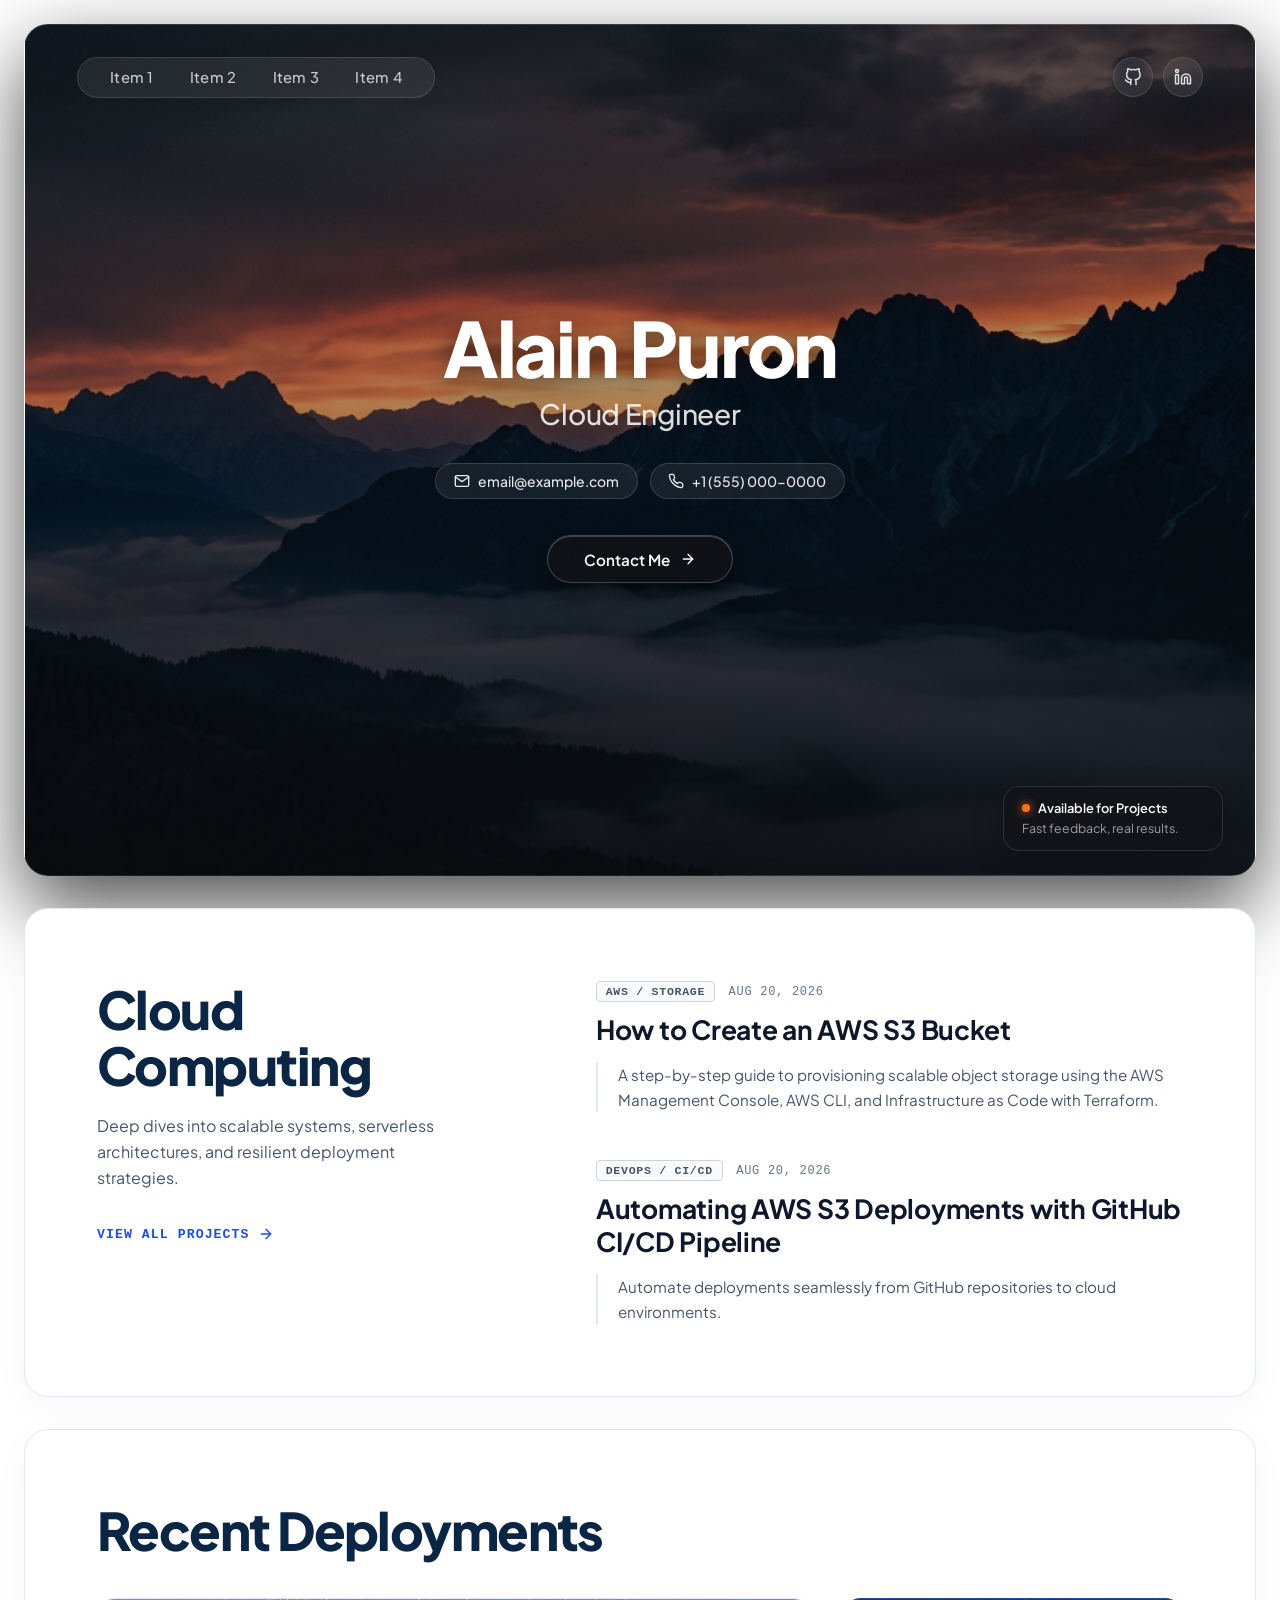
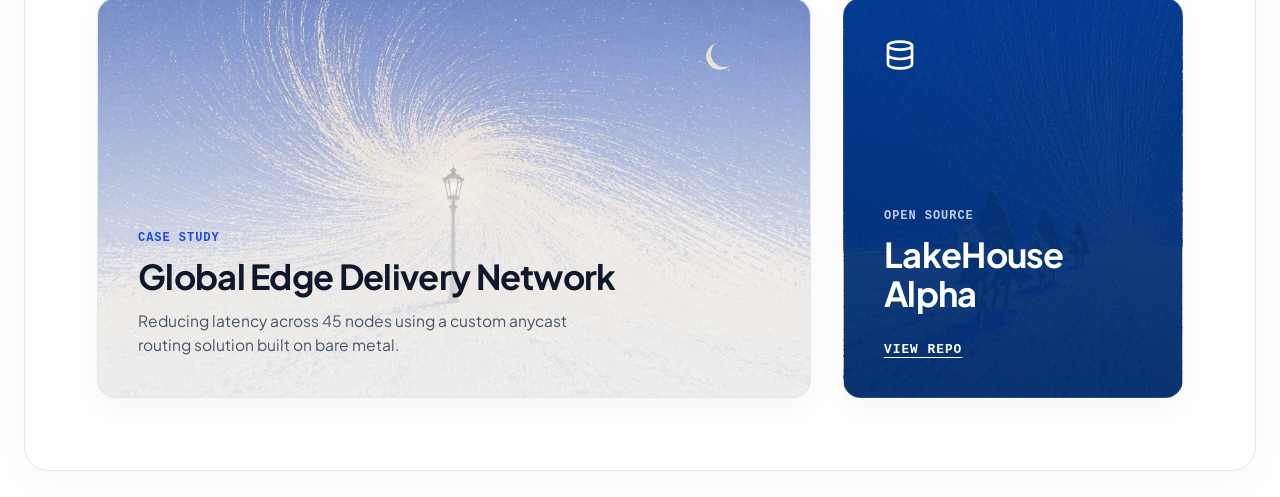
==== index.html @ df2d33f5 "Started Blog" ====
<!DOCTYPE html>
<html lang="en">

<head>
    <meta charset="UTF-8">
    <meta name="viewport" content="width=device-width, initial-scale=1.0">
    <title>Alain Puron - Cloud Engineer</title>
    <link rel="preconnect" href="https://fonts.googleapis.com">
    <link rel="preconnect" href="https://fonts.gstatic.com" crossorigin>
    <link href="https://fonts.googleapis.com/css2?family=Plus+Jakarta+Sans:wght@400;500;600;700;800&display=swap" rel="stylesheet">
    <link rel="stylesheet" href="css/styles.css">
</head>

<body>
    <div class="app-canvas">
        <div class="hero-card">
            <!-- Top Navbar inside Hero Card -->
            <header class="top-nav">
                <div class="nav-pill">
                    <a href="#item1" class="nav-link">Item 1</a>
                    <a href="#item2" class="nav-link">Item 2</a>
                    <a href="#item3" class="nav-link">Item 3</a>
                    <a href="#item4" class="nav-link">Item 4</a>
                </div>

                <div class="nav-actions">
                    <a href="https://github.com" target="_blank" rel="noopener noreferrer" class="action-btn" title="GitHub">
                        <svg xmlns="http://www.w3.org/2000/svg" width="18" height="18" viewBox="0 0 24 24" fill="none" stroke="currentColor" stroke-width="2" stroke-linecap="round" stroke-linejoin="round"><path d="M9 19c-5 1.5-5-2.5-7-3m14 6v-3.87a3.37 3.37 0 0 0-.94-2.61c3.14-.35 6.44-1.54 6.44-7A5.44 5.44 0 0 0 20 4.77 5.07 5.07 0 0 0 19.91 1S18.73.65 16 2.48a13.38 13.38 0 0 0-7 0C6.27.65 5.09 1 5.09 1A5.07 5.07 0 0 0 5 4.77a5.44 5.44 0 0 0-1.5 3.78c0 5.42 3.3 6.61 6.44 7A3.37 3.37 0 0 0 9 18.13V22"/></svg>
                    </a>
                    <a href="https://linkedin.com" target="_blank" rel="noopener noreferrer" class="action-btn" title="LinkedIn">
                        <svg xmlns="http://www.w3.org/2000/svg" width="18" height="18" viewBox="0 0 24 24" fill="none" stroke="currentColor" stroke-width="2" stroke-linecap="round" stroke-linejoin="round"><path d="M16 8a6 6 0 0 1 6 6v7h-4v-7a2 2 0 0 0-2-2 2 2 0 0 0-2 2v7h-4v-7a6 6 0 0 1 6-6z"/><rect x="2" y="9" width="4" height="12"/><circle cx="4" cy="4" r="2"/></svg>
                    </a>
                </div>
            </header>

            <!-- Center Hero Content -->
            <main class="hero-main">
                <h1 class="hero-title">Alain Puron</h1>
                <p class="hero-subtitle">Cloud Engineer</p>

                <!-- Contact Pills Container -->
                <div class="hero-contact-bar">
                    <a href="mailto:email@example.com" class="contact-pill">
                        <svg xmlns="http://www.w3.org/2000/svg" width="16" height="16" viewBox="0 0 24 24" fill="none" stroke="currentColor" stroke-width="2" stroke-linecap="round" stroke-linejoin="round"><path d="M4 4h16c1.1 0 2 .9 2 2v12c0 1.1-.9 2-2 2H4c-1.1 0-2-.9-2-2V6c0-1.1.9-2 2-2z"/><polyline points="22,6 12,13 2,6"/></svg>
                        <span>email@example.com</span>
                    </a>
                    <a href="tel:+15550000000" class="contact-pill">
                        <svg xmlns="http://www.w3.org/2000/svg" width="16" height="16" viewBox="0 0 24 24" fill="none" stroke="currentColor" stroke-width="2" stroke-linecap="round" stroke-linejoin="round"><path d="M22 16.92v3a2 2 0 0 1-2.18 2 19.79 19.79 0 0 1-8.63-3.07 19.5 19.5 0 0 1-6-6 19.79 19.79 0 0 1-3.07-8.67A2 2 0 0 1 4.11 2h3a2 2 0 0 1 2 1.72 12.84 12.84 0 0 0 .7 2.81 2 2 0 0 1-.45 2.11L8.09 9.91a16 16 0 0 0 6 6l1.27-1.27a2 2 0 0 1 2.11-.45 12.84 12.84 0 0 0 2.81.7A2 2 0 0 1 22 16.92z"/></svg>
                        <span>+1 (555) 000-0000</span>
                    </a>
                </div>

                <a href="#contact" class="cta-button">
                    <span>Contact Me</span>
                    <svg xmlns="http://www.w3.org/2000/svg" width="16" height="16" viewBox="0 0 24 24" fill="none" stroke="currentColor" stroke-width="2" stroke-linecap="round" stroke-linejoin="round"><line x1="5" y1="12" x2="19" y2="12"/><polyline points="12 5 19 12 12 19"/></svg>
                </a>
            </main>

            <!-- Bottom Footer Info Bar inside Hero Card -->
            <footer class="hero-footer">
                <div class="footer-widget">
                    <div class="widget-header">
                        <span class="pulse-dot"></span>
                        <span>Available for Projects</span>
                    </div>
                    <p class="widget-desc">Fast feedback, real results.</p>
                </div>
            </footer>
        </div>

        <!-- Blog / Cloud Computing Projects Section -->
        <section id="blog" class="blog-section">
            <div class="blog-container">
                <!-- Left Column -->
                <div class="blog-left">
                    <h2 class="blog-heading">Cloud<br>Computing</h2>
                    <p class="blog-description">
                        Deep dives into scalable systems, serverless architectures, and resilient deployment strategies.
                    </p>
                    <a href="#more-projects" class="more-projects-btn">
                        <span>VIEW ALL PROJECTS</span>
                        <svg xmlns="http://www.w3.org/2000/svg" width="16" height="16" viewBox="0 0 24 24" fill="none" stroke="currentColor" stroke-width="2" stroke-linecap="round" stroke-linejoin="round"><line x1="5" y1="12" x2="19" y2="12"/><polyline points="12 5 19 12 12 19"/></svg>
                    </a>
                </div>

                <!-- Right Column: Project Articles -->
                <div class="blog-right">
                    <!-- Project Item 1: AWS S3 Bucket -->
                    <article class="blog-item">
                        <div class="project-meta">
                            <span class="service-tag">AWS / STORAGE</span>
                            <span class="project-date">AUG 20, 2026</span>
                        </div>
                        <h3 class="project-title">
                            <a href="blogs/how-to-create-an-aws-s3-bucket.html" style="color: inherit; text-decoration: none;">How to Create an AWS S3 Bucket</a>
                        </h3>
                        <p class="project-summary">
                            A step-by-step guide to provisioning scalable object storage using the AWS Management Console, AWS CLI, and Infrastructure as Code with Terraform.
                        </p>
                    </article>

                    <!-- Project Item 2: CI/CD Pipeline -->
                    <article class="blog-item">
                        <div class="project-meta">
                            <span class="service-tag">DEVOPS / CI/CD</span>
                            <span class="project-date">AUG 20, 2026</span>
                        </div>
                        <h3 class="project-title">
                            <a href="blogs/cicd-pipeline-from-github.html" style="color: inherit; text-decoration: none;">Automating AWS S3 Deployments with GitHub CI/CD Pipeline</a>
                        </h3>
                        <p class="project-summary">
                            Automate deployments seamlessly from GitHub repositories to cloud environments.
                        </p>
                    </article>
                </div>
            </div>
        </section>

        <!-- Recent Deployments Section -->
        <section id="deployments" class="deployments-section">
            <div class="deployments-container">
                <div class="deployments-header">
                    <h2 class="deployments-title">Recent Deployments</h2>
                </div>

                <div class="deployments-grid">
                    <!-- Left Card: Case Study -->
                    <article class="deployment-card card-large">
                        <div class="deployment-card-body">
                            <span class="deployment-tag tag-blue">CASE STUDY</span>
                            <h3 class="deployment-card-title">Global Edge Delivery Network</h3>
                            <p class="deployment-card-desc">
                                Reducing latency across 45 nodes using a custom anycast routing solution built on bare metal.
                            </p>
                        </div>
                    </article>

                    <!-- Right Card: Open Source -->
                    <article class="deployment-card card-cobalt">
                        <div class="card-icon">
                            <svg xmlns="http://www.w3.org/2000/svg" width="32" height="32" viewBox="0 0 24 24" fill="none" stroke="currentColor" stroke-width="2" stroke-linecap="round" stroke-linejoin="round"><ellipse cx="12" cy="5" rx="9" ry="3"/><path d="M21 12c0 1.66-4 3-9 3s-9-1.34-9-3"/><path d="M3 5v14c0 1.66 4 3 9 3s9-1.34 9-3V5"/></svg>
                        </div>
                        <div class="deployment-card-body">
                            <span class="deployment-tag tag-white">OPEN SOURCE</span>
                            <h3 class="deployment-card-title title-white">LakeHouse Alpha</h3>
                            <a href="#repo" class="deployment-link">VIEW REPO</a>
                        </div>
                    </article>
                </div>
            </div>
        </section>
    </div>
</body>

</html>
---- css/styles.css ----
* {
    box-sizing: border-box;
    margin: 0;
    padding: 0;
}

body {
    font-family: 'Plus Jakarta Sans', -apple-system, BlinkMacSystemFont, 'Segoe UI', Roboto, sans-serif;
    background-color: #ffffff;
    color: #ffffff;
    min-height: 100vh;
    padding: 24px;
}

.app-canvas {
    width: 100%;
    max-width: 100%;
    margin: 0 auto;
}

.hero-card {
    position: relative;
    width: 100%;
    min-height: calc(100vh - 48px);
    border-radius: 24px;
    overflow: hidden;

    /* Dark landscape background with subtle dark gradient overlay */
    background-image: linear-gradient(180deg, rgba(12, 12, 15, 0.45) 0%, rgba(12, 12, 15, 0.3) 50%, rgba(12, 12, 15, 0.75) 100%), url('../images/hero_dark_landscape.png');
    background-position: center center;
    background-size: cover;
    background-repeat: no-repeat;

    border: 1px solid rgba(255, 255, 255, 0.1);
    box-shadow: 0 30px 80px rgba(0, 0, 0, 0.7);

    display: flex;
    flex-direction: column;
    justify-content: space-between;
}

/* Header Navbar */
.top-nav {
    display: flex;
    justify-content: space-between;
    align-items: center;
    padding: 32px 52px;
    width: 100%;
    z-index: 10;
}

.nav-pill {
    display: flex;
    align-items: center;
    gap: 2.25rem;
    padding: 0.65rem 2rem;
    background: rgba(255, 255, 255, 0.08);
    backdrop-filter: blur(20px);
    -webkit-backdrop-filter: blur(20px);
    border: 1px solid rgba(255, 255, 255, 0.12);
    border-radius: 9999px;
}

.nav-link {
    font-size: 0.925rem;
    font-weight: 500;
    color: rgba(255, 255, 255, 0.75);
    text-decoration: none;
    letter-spacing: 0.02em;
    transition: color 0.2s ease;
}

.nav-link:hover {
    color: #ffffff;
}

.brand-logo {
    font-size: 1.25rem;
    font-weight: 800;
    letter-spacing: -0.02em;
    color: #ffffff;
    text-shadow: 0 2px 10px rgba(0, 0, 0, 0.5);
}

.nav-actions {
    display: flex;
    align-items: center;
    gap: 0.65rem;
}

.action-btn {
    width: 40px;
    height: 40px;
    border-radius: 50%;
    background: rgba(255, 255, 255, 0.08);
    backdrop-filter: blur(20px);
    -webkit-backdrop-filter: blur(20px);
    border: 1px solid rgba(255, 255, 255, 0.12);
    display: flex;
    align-items: center;
    justify-content: center;
    color: rgba(255, 255, 255, 0.85);
    text-decoration: none;
    transition: all 0.25s ease;
}

.action-btn:hover {
    background: rgba(255, 255, 255, 0.2);
    color: #ffffff;
    transform: translateY(-2px);
}

/* Center Hero Section */
.hero-main {
    flex: 1;
    display: flex;
    flex-direction: column;
    align-items: center;
    justify-content: center;
    text-align: center;
    padding: 3rem 1.5rem;
    z-index: 5;
}

.hero-badge {
    display: inline-flex;
    align-items: center;
    gap: 0.5rem;
    padding: 0.4rem 1rem;
    background: rgba(255, 255, 255, 0.08);
    backdrop-filter: blur(16px);
    -webkit-backdrop-filter: blur(16px);
    border: 1px solid rgba(255, 255, 255, 0.15);
    border-radius: 9999px;
    font-size: 0.825rem;
    font-weight: 500;
    color: rgba(255, 255, 255, 0.9);
    margin-bottom: 2rem;
    box-shadow: 0 4px 15px rgba(0, 0, 0, 0.2);
}

.badge-icon {
    font-size: 0.9rem;
}

.hero-title {
    font-size: 4.75rem;
    font-weight: 800;
    letter-spacing: -0.03em;
    line-height: 1.05;
    color: #ffffff;
    margin-bottom: 0.5rem;
    text-shadow: 0 6px 24px rgba(0, 0, 0, 0.5);
}

.hero-subtitle {
    font-size: 1.75rem;
    font-weight: 500;
    color: rgba(255, 255, 255, 0.85);
    margin-bottom: 2rem;
    letter-spacing: -0.01em;
}

.hero-contact-bar {
    display: flex;
    flex-wrap: wrap;
    justify-content: center;
    gap: 0.75rem;
    margin-bottom: 2.25rem;
}

.contact-pill {
    display: inline-flex;
    align-items: center;
    gap: 0.5rem;
    padding: 0.5rem 1.1rem;
    background: rgba(255, 255, 255, 0.07);
    backdrop-filter: blur(16px);
    -webkit-backdrop-filter: blur(16px);
    border: 1px solid rgba(255, 255, 255, 0.15);
    border-radius: 9999px;
    color: rgba(255, 255, 255, 0.9);
    text-decoration: none;
    font-size: 0.875rem;
    font-weight: 500;
    transition: all 0.25s ease;
}

.contact-pill:hover {
    background: rgba(255, 255, 255, 0.18);
    color: #ffffff;
    border-color: rgba(255, 255, 255, 0.3);
    transform: translateY(-2px);
}

.cta-button {
    display: inline-flex;
    align-items: center;
    gap: 0.65rem;
    padding: 0.85rem 2.25rem;
    background: rgba(18, 18, 22, 0.75);
    backdrop-filter: blur(20px);
    -webkit-backdrop-filter: blur(20px);
    border: 1px solid rgba(255, 255, 255, 0.22);
    border-radius: 9999px;
    color: #ffffff;
    font-weight: 600;
    font-size: 0.95rem;
    text-decoration: none;
    box-shadow: 0 12px 35px rgba(0, 0, 0, 0.5), inset 0 1px 0 rgba(255, 255, 255, 0.2);
    transition: all 0.3s cubic-bezier(0.4, 0, 0.2, 1);
}

.cta-button:hover {
    background: rgba(28, 28, 35, 0.9);
    border-color: rgba(255, 255, 255, 0.4);
    transform: translateY(-3px);
    box-shadow: 0 18px 45px rgba(0, 0, 0, 0.6), inset 0 1px 0 rgba(255, 255, 255, 0.3);
}

.cta-button svg {
    transition: transform 0.25s ease;
}

.cta-button:hover svg {
    transform: translateX(4px);
}

/* Hero Footer Bar */
.hero-footer {
    display: flex;
    justify-content: flex-end;
    align-items: flex-end;
    padding: 24px 32px;
    width: 100%;
    z-index: 10;
}

.footer-widget {
    background: rgba(18, 18, 22, 0.6);
    backdrop-filter: blur(20px);
    -webkit-backdrop-filter: blur(20px);
    border: 1px solid rgba(255, 255, 255, 0.12);
    border-radius: 16px;
    padding: 0.85rem 1.15rem;
    text-align: left;
    min-width: 220px;
    box-shadow: 0 10px 30px rgba(0, 0, 0, 0.3);
}

.widget-header {
    display: flex;
    align-items: center;
    gap: 0.5rem;
    font-size: 0.8rem;
    font-weight: 600;
    color: #ffffff;
    margin-bottom: 0.25rem;
}

.pulse-dot {
    width: 8px;
    height: 8px;
    background-color: #f97316;
    border-radius: 50%;
    box-shadow: 0 0 10px #f97316;
    animation: pulse 2s infinite;
}

@keyframes pulse {
    0% {
        transform: scale(0.95);
        box-shadow: 0 0 0 0 rgba(249, 115, 22, 0.7);
    }
    70% {
        transform: scale(1);
        box-shadow: 0 0 0 8px rgba(249, 115, 22, 0);
    }
    100% {
        transform: scale(0.95);
        box-shadow: 0 0 0 0 rgba(249, 115, 22, 0);
    }
}

.widget-desc {
    font-size: 0.775rem;
    color: rgba(255, 255, 255, 0.6);
}

/* Responsive adjustments */
@media (max-width: 900px) {
    body {
        padding: 12px;
    }
    .hero-card {
        min-height: calc(100vh - 24px);
        border-radius: 16px;
    }
    .top-nav, .hero-footer {
        padding: 16px 20px;
    }
    .hero-title {
        font-size: 3.25rem;
    }
    .hero-subtitle {
        font-size: 1.35rem;
    }
    .hero-footer {
        flex-direction: column;
        align-items: center;
        gap: 1.5rem;
    }
    .footer-stats {
        justify-content: center;
    }
}

/* Blog / Cloud Computing Projects Section */
.blog-section {
    margin-top: 2rem;
    width: 100%;
}

.blog-container {
    background: #ffffff;
    border: 1px solid #e2e8f0;
    border-radius: 24px;
    padding: 4.5rem 4.5rem;
    box-shadow: 0 10px 40px rgba(0, 0, 0, 0.03);
    display: grid;
    grid-template-columns: 1fr 1.35fr;
    gap: 4rem;
    align-items: start;
    position: relative;
    overflow: hidden;
}

/* Blog Left Column */
.blog-left {
    display: flex;
    flex-direction: column;
    align-items: flex-start;
}

.blog-heading {
    font-size: 3.25rem;
    font-weight: 800;
    letter-spacing: -0.03em;
    color: #0b2545;
    line-height: 1.08;
    margin-bottom: 1.25rem;
}

.blog-description {
    font-size: 1rem;
    color: #475569;
    line-height: 1.6;
    margin-bottom: 2.25rem;
    max-width: 340px;
}

.more-projects-btn {
    font-family: 'JetBrains Mono', monospace;
    display: inline-flex;
    align-items: center;
    gap: 0.5rem;
    background: transparent;
    border: none;
    color: #1d4ed8;
    font-size: 0.825rem;
    font-weight: 700;
    letter-spacing: 0.08em;
    text-transform: uppercase;
    text-decoration: none;
    transition: all 0.25s ease;
    padding: 0;
}

.more-projects-btn:hover {
    color: #1e3a8a;
    transform: translateX(3px);
}

.more-projects-btn svg {
    transition: transform 0.25s ease;
}

.more-projects-btn:hover svg {
    transform: translateX(4px);
}

/* Blog Right Column - Project Articles */
.blog-right {
    display: flex;
    flex-direction: column;
    gap: 3rem;
}

.blog-item {
    display: flex;
    flex-direction: column;
}

.project-meta {
    display: flex;
    align-items: center;
    gap: 0.85rem;
    margin-bottom: 0.65rem;
    font-family: 'JetBrains Mono', monospace;
}

.service-tag {
    font-size: 0.725rem;
    font-weight: 600;
    color: #475569;
    background: #f8fafc;
    border: 1px solid #cbd5e1;
    border-radius: 4px;
    padding: 0.2rem 0.55rem;
    letter-spacing: 0.06em;
    text-transform: uppercase;
}

.project-date {
    font-size: 0.75rem;
    font-weight: 500;
    color: #64748b;
    letter-spacing: 0.06em;
    text-transform: uppercase;
}

.project-title {
    font-size: 1.65rem;
    font-weight: 700;
    color: #0f172a;
    margin-bottom: 0.75rem;
    line-height: 1.25;
    letter-spacing: -0.01em;
    transition: color 0.2s ease;
    cursor: pointer;
}

.project-title:hover {
    color: #1d4ed8;
}

.project-summary {
    border-left: 2px solid #e2e8f0;
    padding-left: 1.25rem;
    font-size: 0.95rem;
    color: #475569;
    line-height: 1.65;
    margin-top: 0.25rem;
}

/* Responsive Grid Adjustments */
@media (max-width: 992px) {
    .blog-container {
        grid-template-columns: 1fr;
        gap: 3rem;
        padding: 3rem 2rem;
    }
    .blog-heading {
        font-size: 2.25rem;
    }
    .project-title {
        font-size: 1.4rem;
    }
}

/* Recent Deployments Section */
.deployments-section {
    margin-top: 2rem;
    width: 100%;
}

.deployments-container {
    background: #ffffff;
    border: 1px solid #e2e8f0;
    border-radius: 24px;
    padding: 4.5rem 4.5rem;
    box-shadow: 0 10px 40px rgba(0, 0, 0, 0.03);
}

.deployments-header {
    margin-bottom: 2.5rem;
}

.deployments-title {
    font-size: 3.25rem;
    font-weight: 800;
    letter-spacing: -0.03em;
    color: #0b2545;
    line-height: 1.08;
}

.deployments-grid {
    display: grid;
    grid-template-columns: 2.1fr 1fr;
    gap: 2rem;
}

.deployment-card {
    border-radius: 18px;
    min-height: 400px;
    position: relative;
    overflow: hidden;
    display: flex;
    flex-direction: column;
    padding: 2.5rem;
    transition: transform 0.3s cubic-bezier(0.4, 0, 0.2, 1), box-shadow 0.3s cubic-bezier(0.4, 0, 0.2, 1);
    box-shadow: 0 10px 30px rgba(0, 0, 0, 0.04);
}

.deployment-card:hover {
    transform: translateY(-4px);
    box-shadow: 0 20px 45px rgba(11, 37, 69, 0.1);
}

/* Left Card: Case Study */
.card-large {
    background-image: linear-gradient(180deg, rgba(250, 250, 250, 0.45) 0%, rgba(245, 245, 245, 0.8) 55%, rgba(240, 240, 240, 0.95) 100%), url('../images/deploy_placeholder_1.jpg');
    background-position: center center;
    background-size: cover;
    background-repeat: no-repeat;
    border: 1px solid #e2e8f0;
    justify-content: flex-end;
}

/* Right Card: Cobalt Open Source */
.card-cobalt {
    background-image: linear-gradient(180deg, rgba(3, 59, 140, 0.88) 0%, rgba(2, 45, 110, 0.96) 100%), url('../images/deploy_placeholder_2.jpg');
    background-position: center center;
    background-size: cover;
    background-repeat: no-repeat;
    background-color: #033b8c;
    border: 1px solid rgba(255, 255, 255, 0.1);
    justify-content: space-between;
}

.card-icon {
    color: #ffffff;
    margin-bottom: 2rem;
}

.deployment-card-body {
    display: flex;
    flex-direction: column;
    align-items: flex-start;
}

.deployment-tag {
    font-family: 'JetBrains Mono', monospace;
    font-size: 0.75rem;
    font-weight: 700;
    letter-spacing: 0.08em;
    text-transform: uppercase;
    margin-bottom: 0.75rem;
}

.tag-blue {
    color: #1d4ed8;
}

.tag-white {
    color: rgba(255, 255, 255, 0.75);
}

.deployment-card-title {
    font-size: 2.15rem;
    font-weight: 700;
    color: #0f172a;
    line-height: 1.15;
    margin-bottom: 0.75rem;
    font-family: 'Plus Jakarta Sans', sans-serif;
    letter-spacing: -0.02em;
}

.title-white {
    color: #ffffff;
}

.deployment-card-desc {
    font-size: 0.975rem;
    color: #475569;
    max-width: 480px;
    line-height: 1.55;
    font-family: 'Plus Jakarta Sans', sans-serif;
}

.deployment-link {
    font-family: 'JetBrains Mono', monospace;
    font-size: 0.8rem;
    font-weight: 700;
    color: #ffffff;
    text-transform: uppercase;
    letter-spacing: 0.08em;
    text-decoration: underline;
    text-underline-offset: 4px;
    display: inline-block;
    margin-top: 1rem;
    transition: opacity 0.25s ease;
}

.deployment-link:hover {
    opacity: 0.85;
}

/* Responsive adjustments for Deployments */
@media (max-width: 992px) {
    .deployments-container {
        padding: 3rem 2rem;
    }
    .deployments-title {
        font-size: 2.25rem;
    }
    .deployments-grid {
        grid-template-columns: 1fr;
        gap: 2rem;
    }
    .deployment-card {
        min-height: 350px;
    }
}
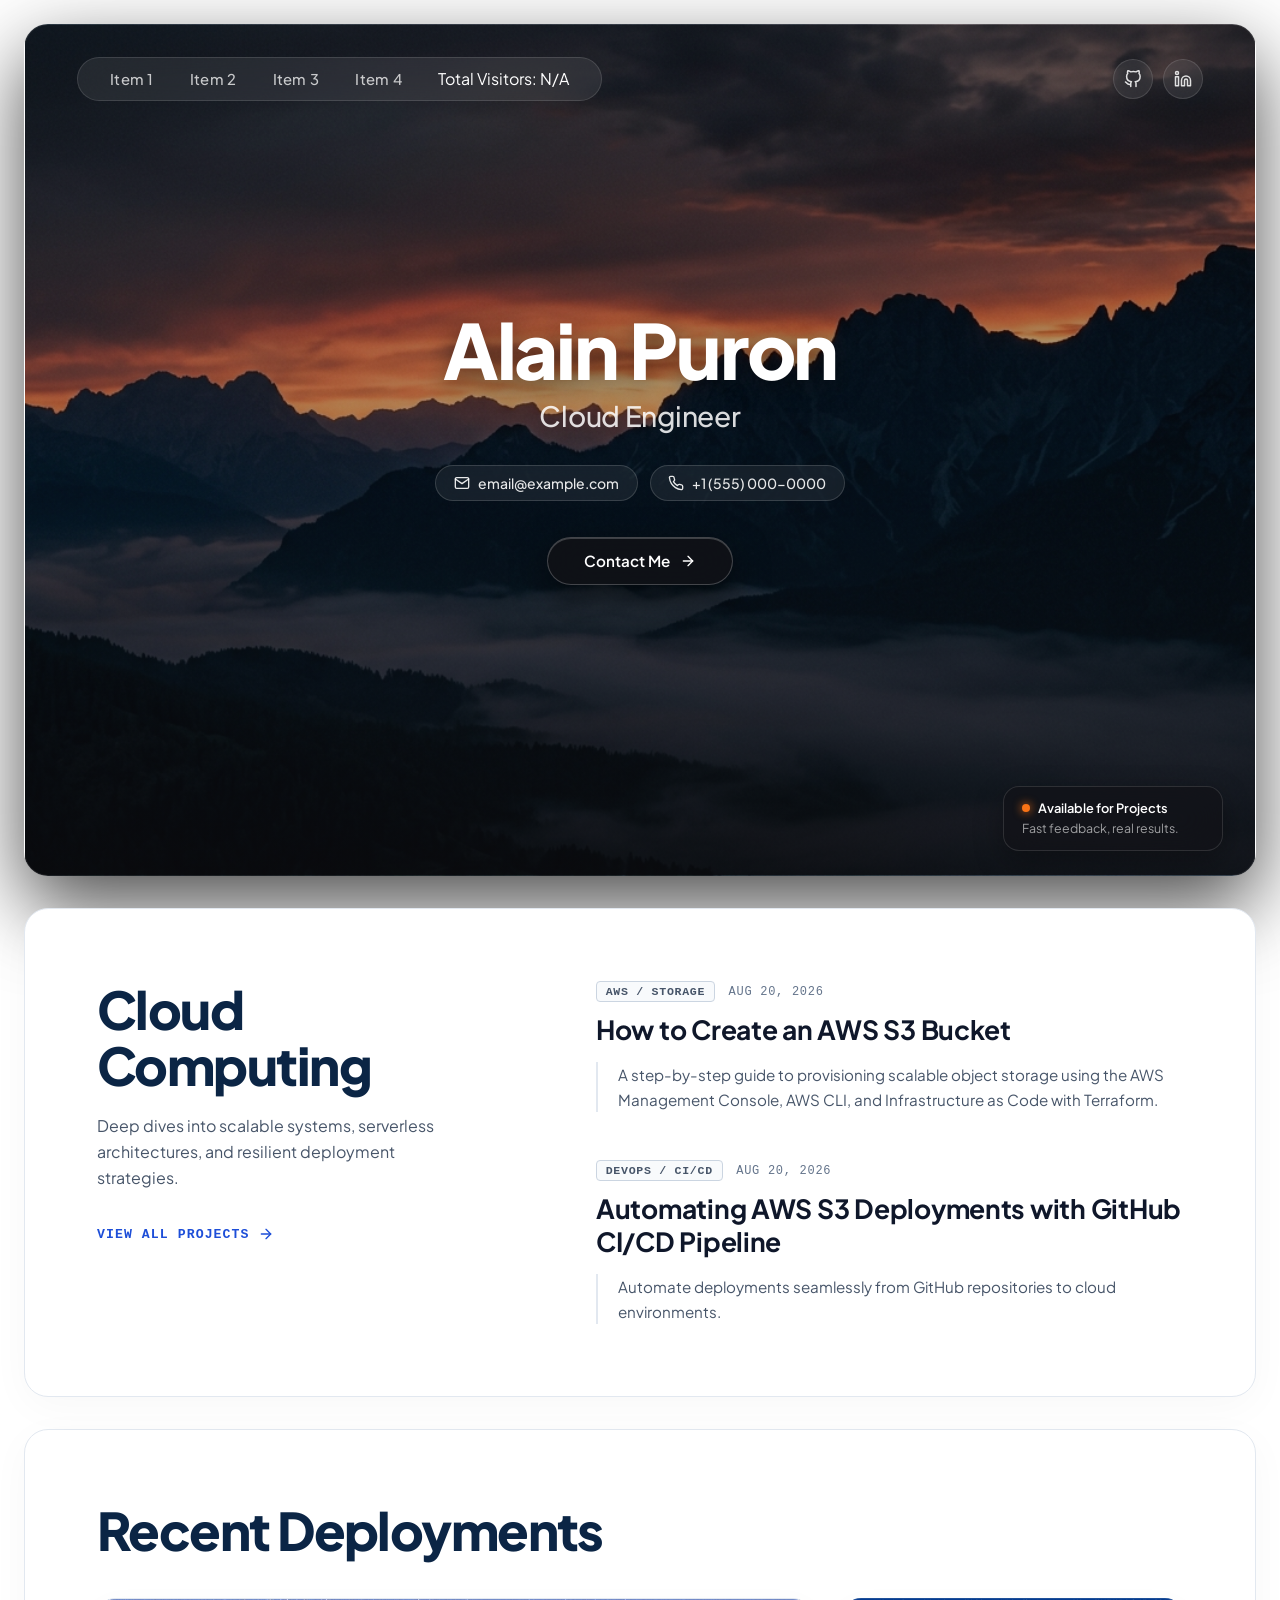
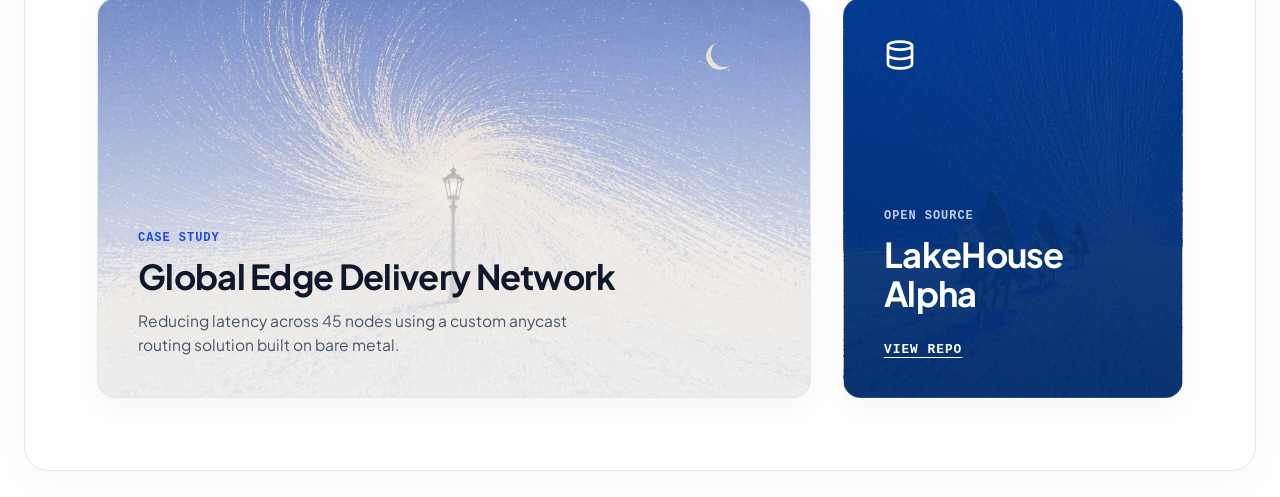
==== commit b1620b2a: "added total visitors" ====
--- a/index.html
+++ b/index.html
@@ -9,6 +9,7 @@
     <link rel="preconnect" href="https://fonts.gstatic.com" crossorigin>
     <link href="https://fonts.googleapis.com/css2?family=Plus+Jakarta+Sans:wght@400;500;600;700;800&display=swap" rel="stylesheet">
     <link rel="stylesheet" href="css/styles.css">
+    <script src="/js/script.js"></script>
 </head>
 
 <body>
@@ -21,6 +22,7 @@
                     <a href="#item2" class="nav-link">Item 2</a>
                     <a href="#item3" class="nav-link">Item 3</a>
                     <a href="#item4" class="nav-link">Item 4</a>
+                    <a>Total Visitors: <span id="visitor-count">Loading</span></a>
                 </div>
 
                 <div class="nav-actions">
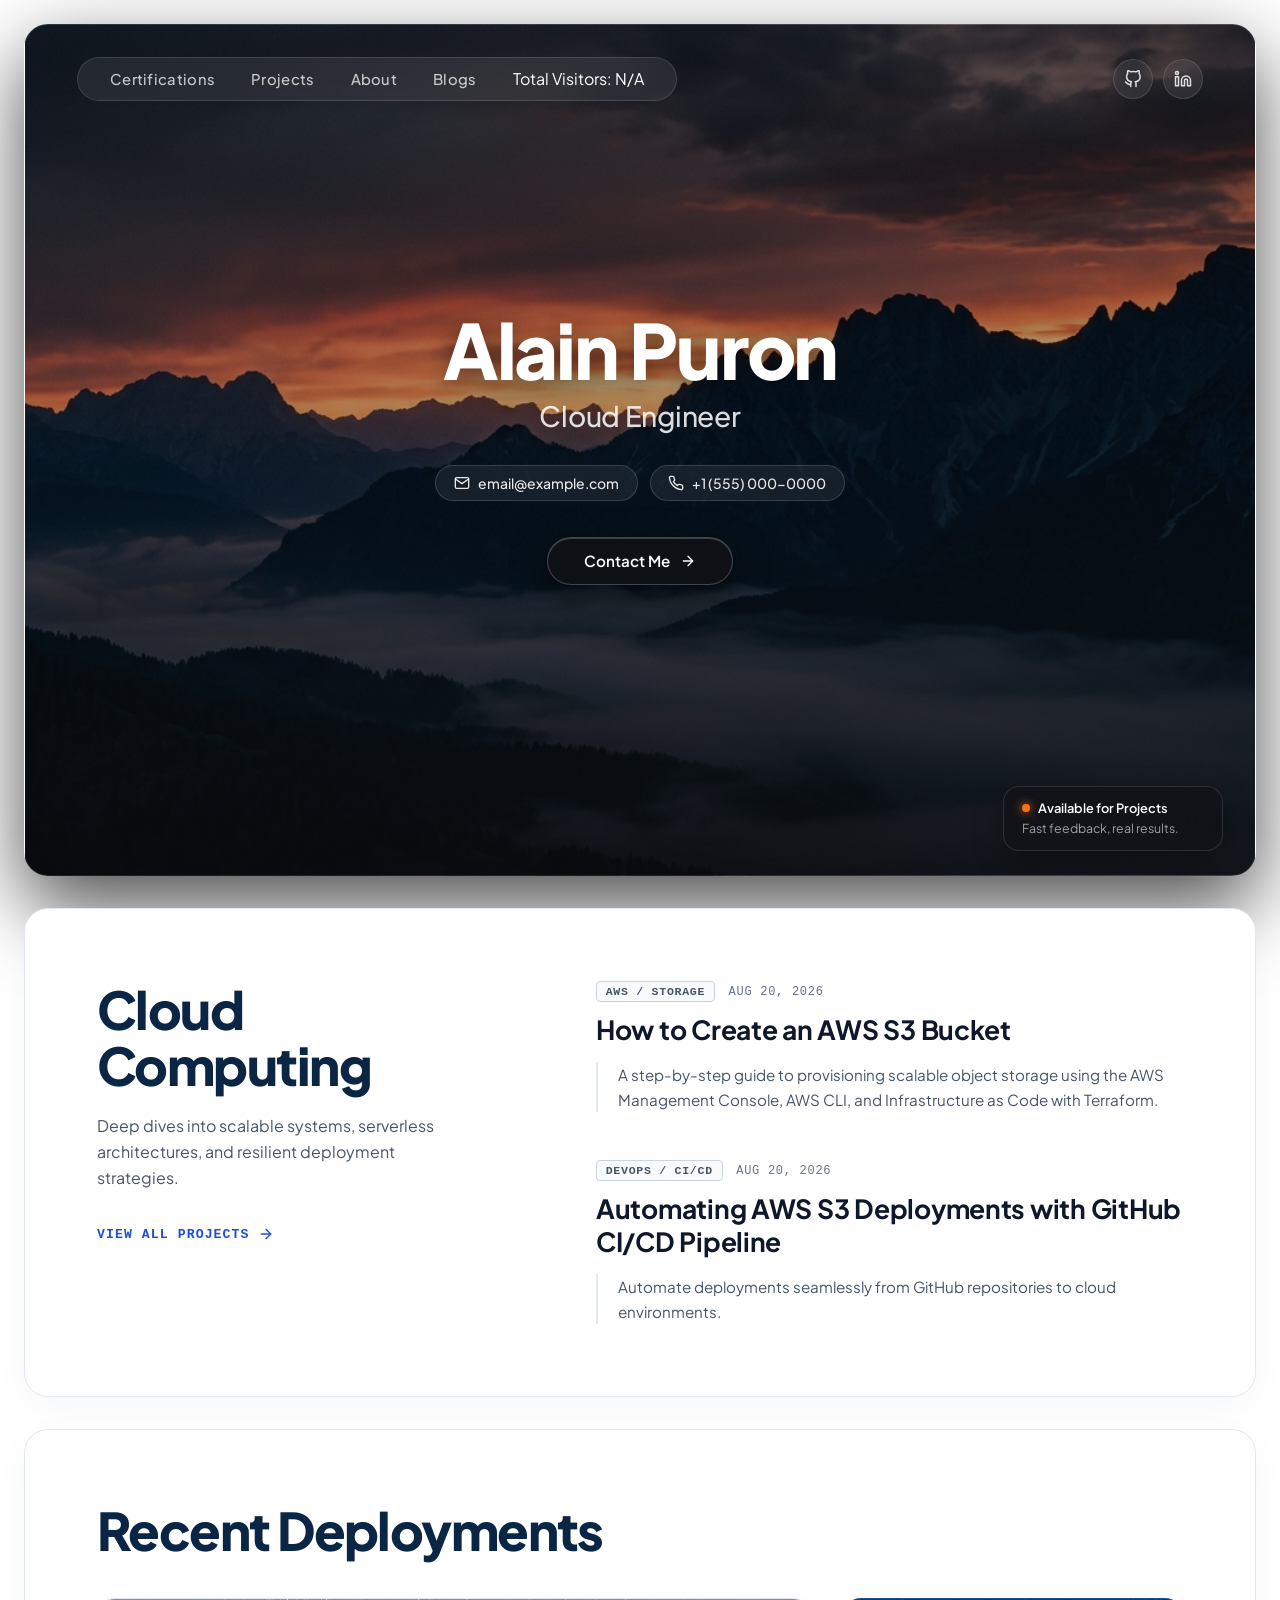
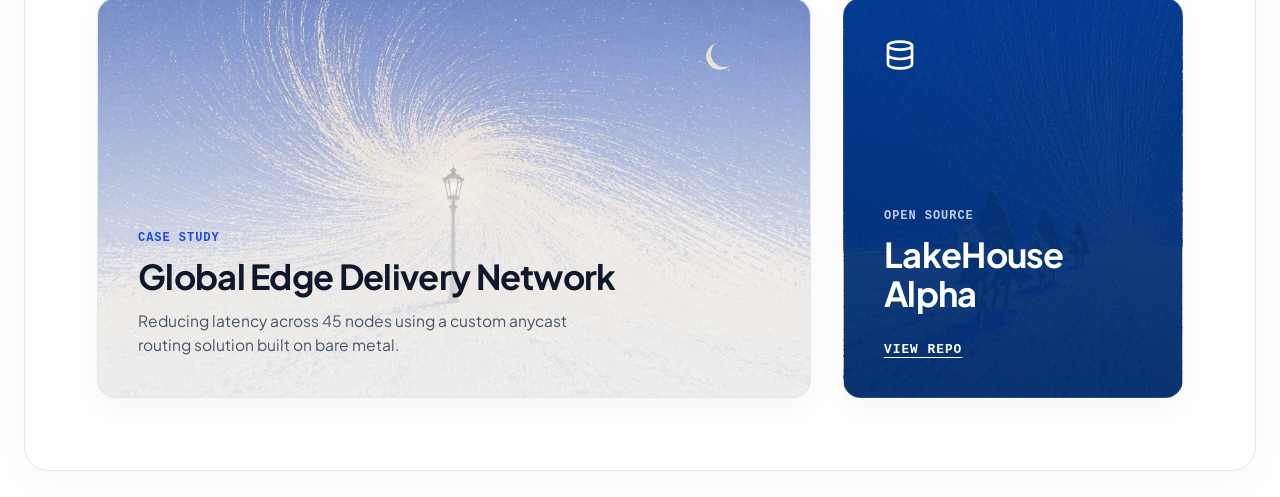
==== commit c1f67262: "new post" ====
--- a/index.html
+++ b/index.html
@@ -18,10 +18,10 @@
             <!-- Top Navbar inside Hero Card -->
             <header class="top-nav">
                 <div class="nav-pill">
-                    <a href="#item1" class="nav-link">Item 1</a>
-                    <a href="#item2" class="nav-link">Item 2</a>
-                    <a href="#item3" class="nav-link">Item 3</a>
-                    <a href="#item4" class="nav-link">Item 4</a>
+                    <a href="#item1" class="nav-link">Certifications</a>
+                    <a href="#item2" class="nav-link">Projects</a>
+                    <a href="#item3" class="nav-link">About</a>
+                    <a href="#item4" class="nav-link">Blogs</a>
                     <a>Total Visitors: <span id="visitor-count">Loading</span></a>
                 </div>
 
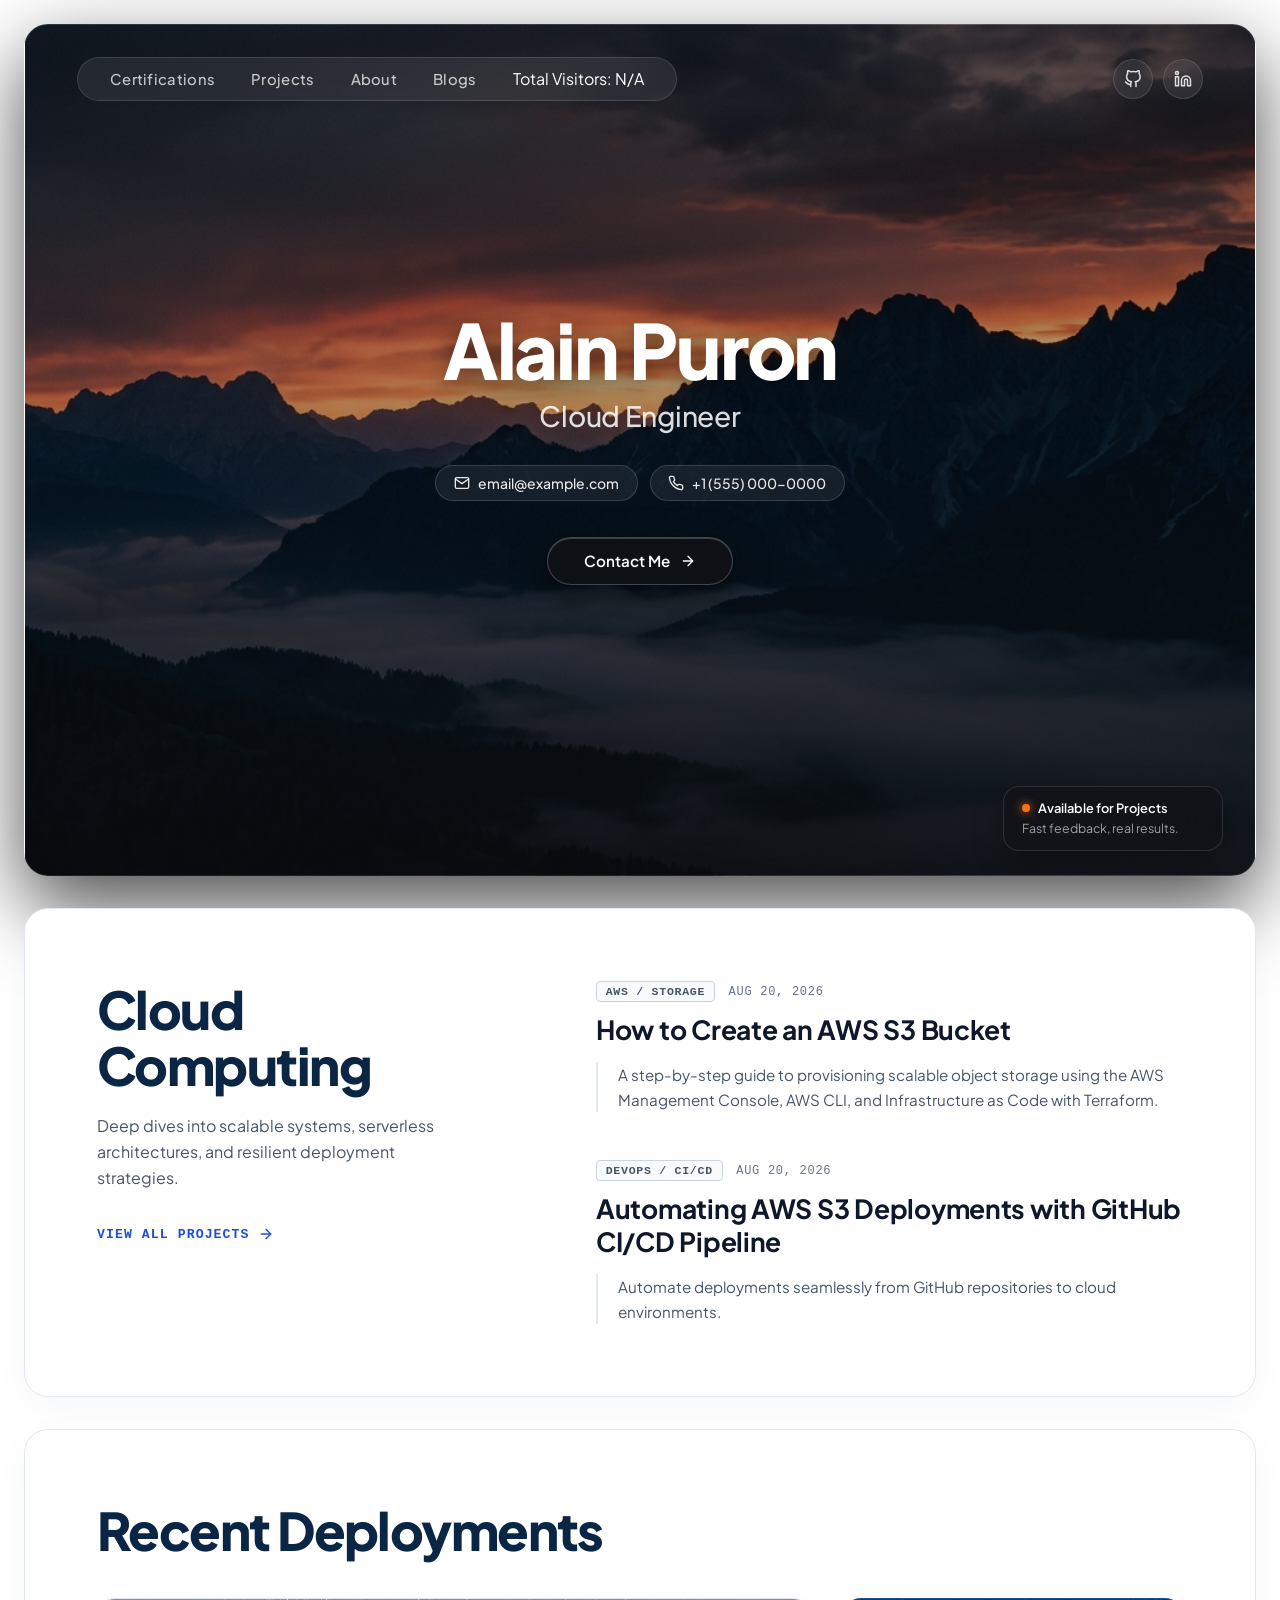
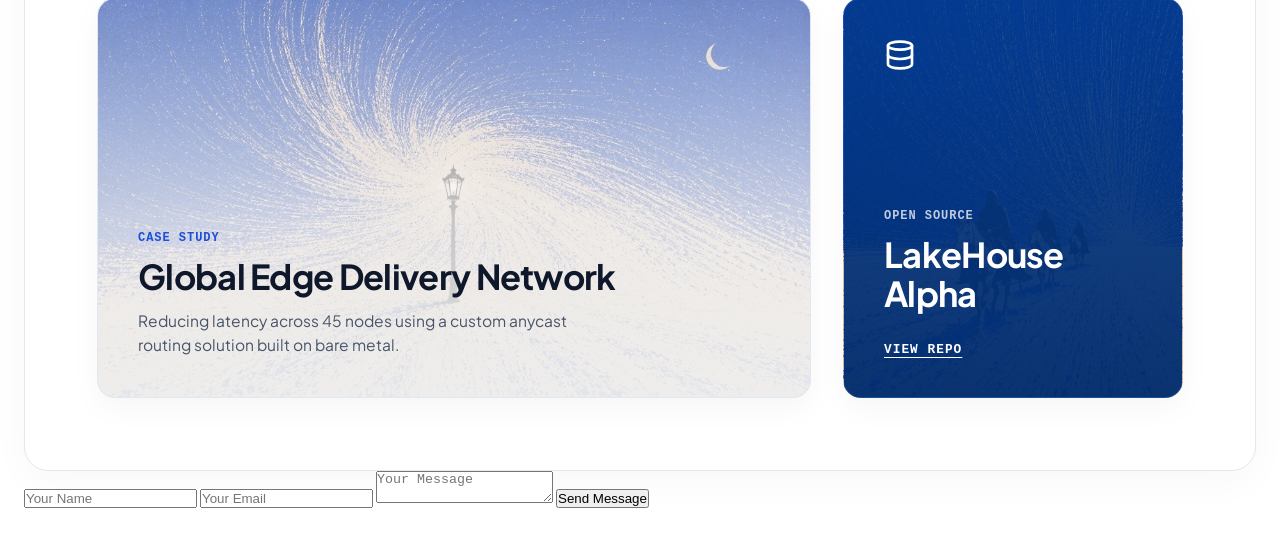
==== commit e9cf606e: "contact form" ====
--- a/index.html
+++ b/index.html
@@ -10,6 +10,7 @@
     <link href="https://fonts.googleapis.com/css2?family=Plus+Jakarta+Sans:wght@400;500;600;700;800&display=swap" rel="stylesheet">
     <link rel="stylesheet" href="css/styles.css">
     <script src="/js/script.js"></script>
+    <script src="/js/contact.js"></script>
 </head>
 
 <body>
@@ -152,6 +153,16 @@
             </div>
         </section>
     </div>
+
+    <section>
+        <form id="contact-form">
+  <input type="text" id="name" placeholder="Your Name" required />
+  <input type="email" id="email" placeholder="Your Email" required />
+  <textarea id="message" placeholder="Your Message" required></textarea>
+  <button type="submit" id="submit-btn">Send Message</button>
+  <p id="form-status"></p>
+</form>
+    </section>
 </body>
 
 </html>
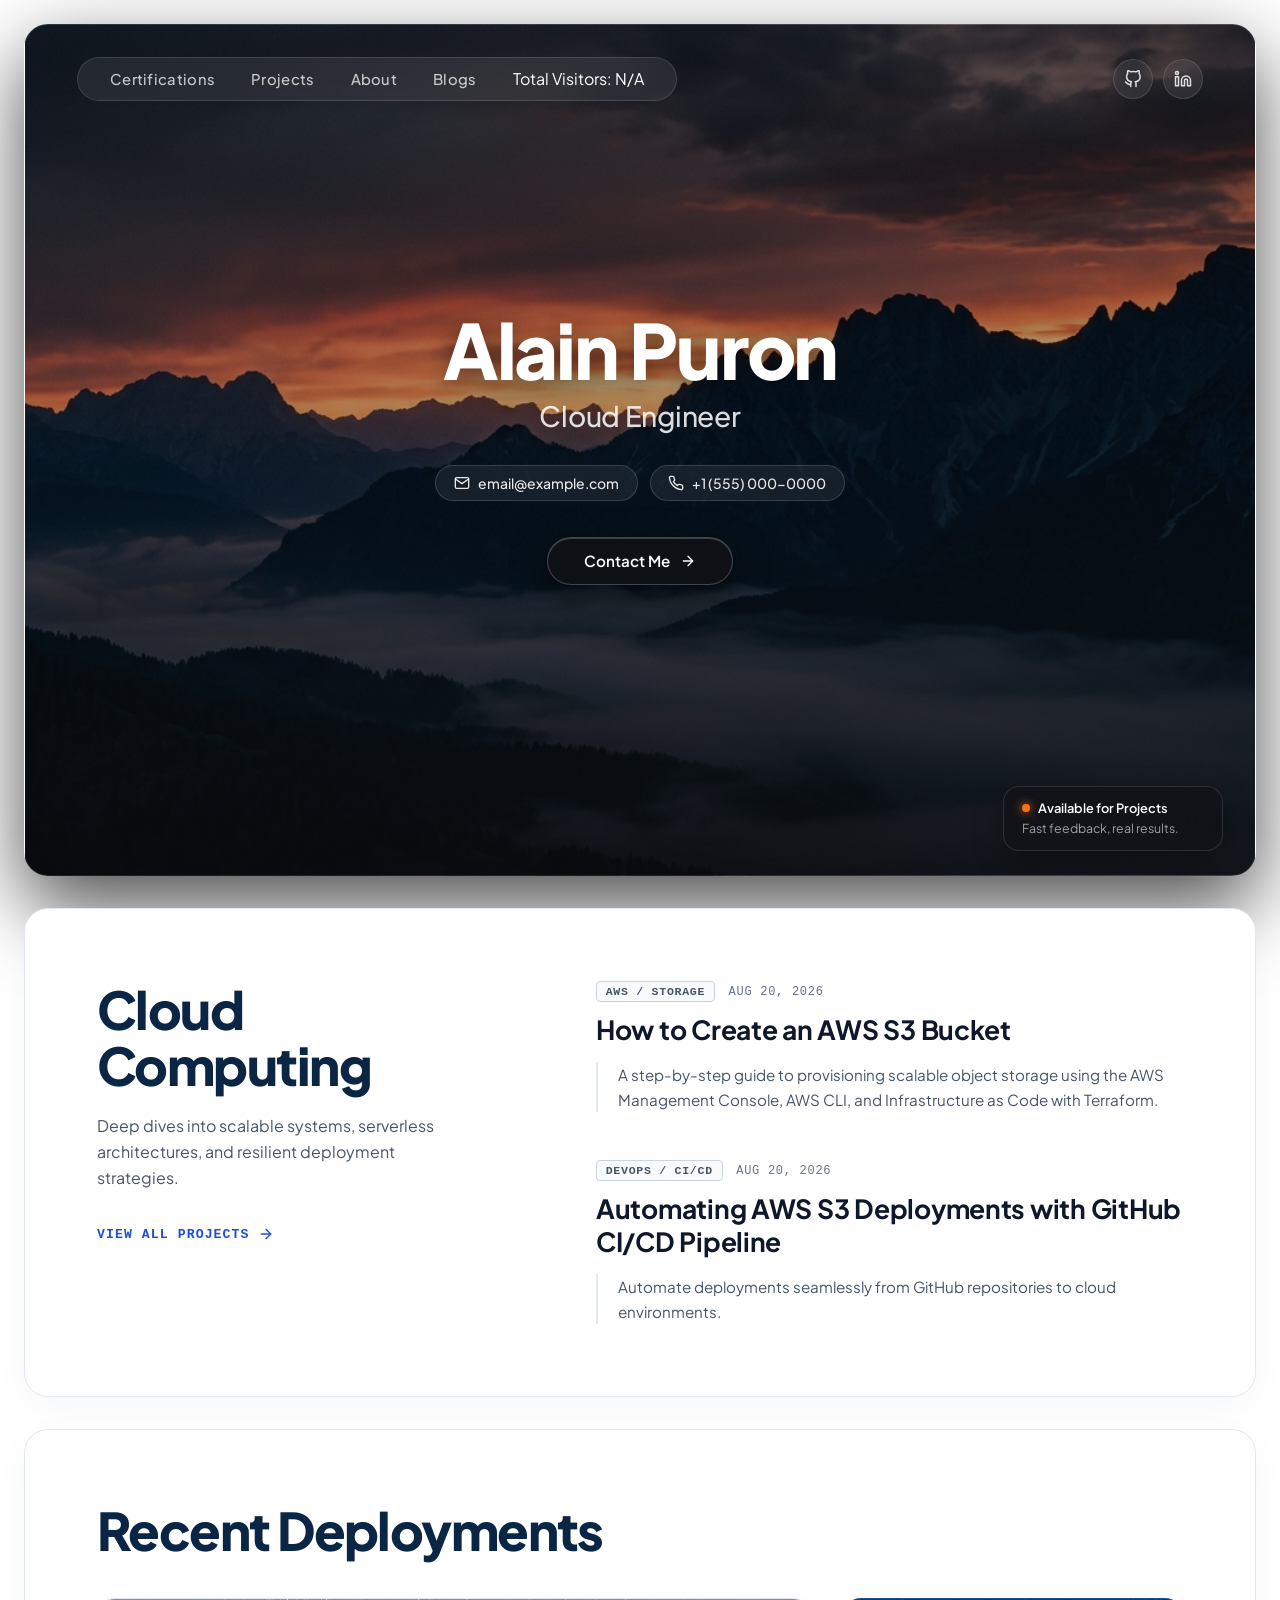
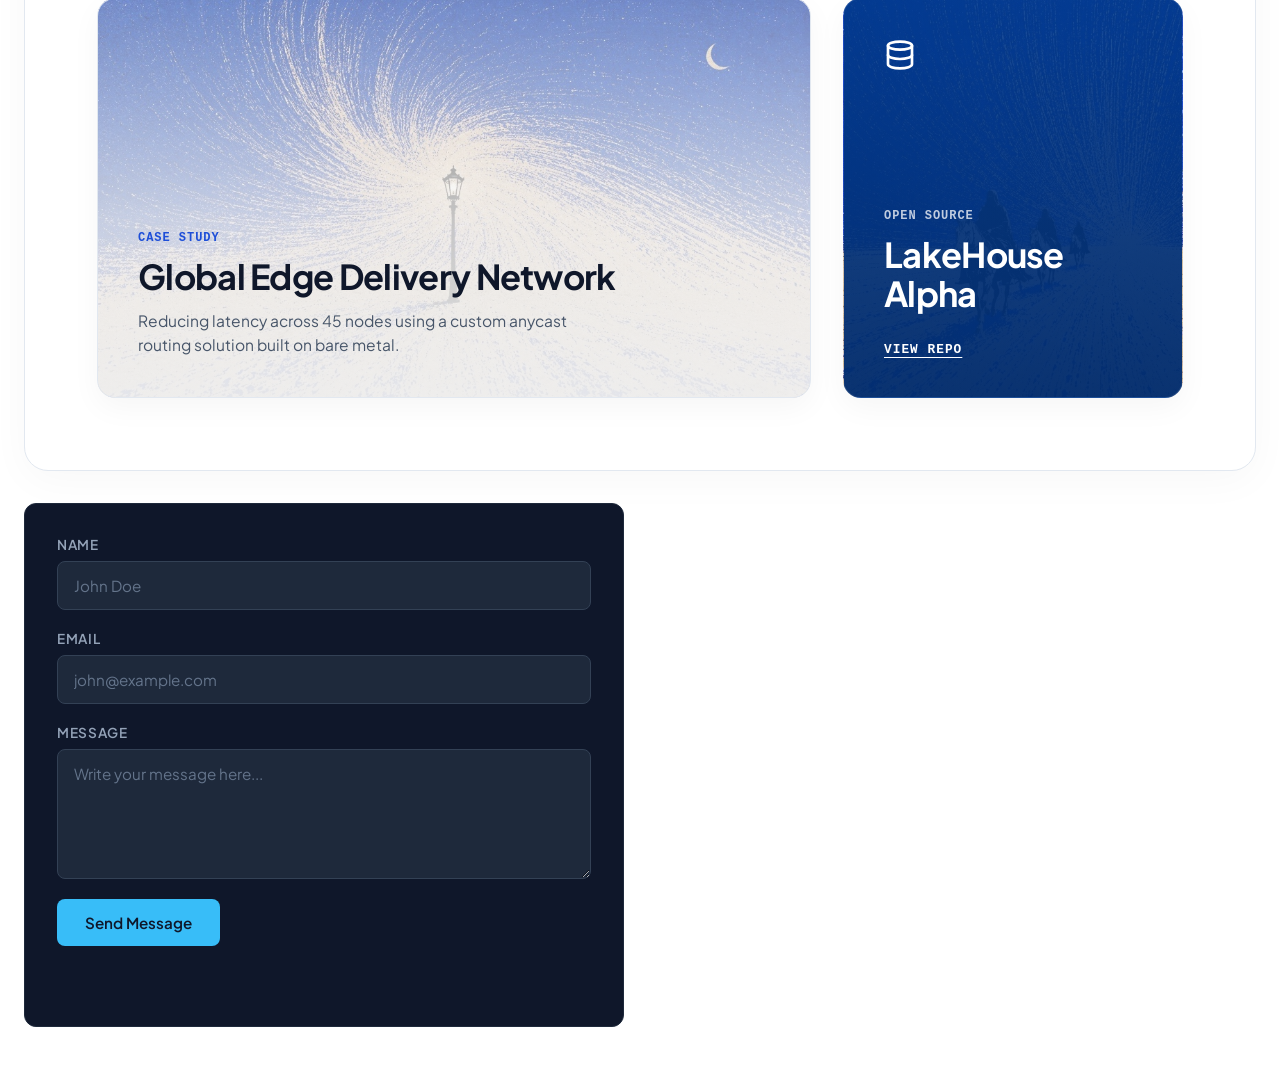
==== commit 4028728d: "contact form styling" ====
--- a/index.html
+++ b/index.html
@@ -10,7 +10,7 @@
     <link href="https://fonts.googleapis.com/css2?family=Plus+Jakarta+Sans:wght@400;500;600;700;800&display=swap" rel="stylesheet">
     <link rel="stylesheet" href="css/styles.css">
     <script src="/js/script.js"></script>
-    <script src="/js/contact.js"></script>
+<script src="/js/contact.js" defer></script>
 </head>
 
 <body>
@@ -155,13 +155,27 @@
     </div>
 
     <section>
-        <form id="contact-form">
-  <input type="text" id="name" placeholder="Your Name" required />
-  <input type="email" id="email" placeholder="Your Email" required />
-  <textarea id="message" placeholder="Your Message" required></textarea>
-  <button type="submit" id="submit-btn">Send Message</button>
-  <p id="form-status"></p>
-</form>
+   <div class="contact-form-container">
+  <form id="contact-form">
+    <div class="form-field">
+      <label for="name">Name</label>
+      <input type="text" id="name" placeholder="John Doe" required />
+    </div>
+
+    <div class="form-field">
+      <label for="email">Email</label>
+      <input type="email" id="email" placeholder="john@example.com" required />
+    </div>
+
+    <div class="form-field">
+      <label for="message">Message</label>
+      <textarea id="message" placeholder="Write your message here..." required></textarea>
+    </div>
+
+    <button type="submit" id="submit-btn">Send Message</button>
+    <p id="form-status"></p>
+  </form>
+</div>
     </section>
 </body>
 
--- a/css/styles.css
+++ b/css/styles.css
@@ -605,6 +605,109 @@
 .deployment-link:hover {
     opacity: 0.85;
 }
+/* Contact Form Layout */
+.contact-form-container {
+  max-width: 600px;
+  margin: 2rem 0;
+  padding: 2rem;
+  background-color: #0f172a;
+  border: 1px solid #1e293b;
+  border-radius: 12px;
+}
+
+#contact-form {
+  display: flex;
+  flex-direction: column;
+  gap: 1.25rem;
+}
+
+.form-field {
+  display: flex;
+  flex-direction: column;
+  gap: 0.5rem;
+}
+
+.form-field label {
+  font-family: 'Plus Jakarta Sans', sans-serif;
+  font-size: 0.85rem;
+  font-weight: 600;
+  color: #94a3b8;
+  text-transform: uppercase;
+  letter-spacing: 0.05em;
+}
+
+#contact-form input,
+#contact-form textarea {
+  width: 100%;
+  padding: 0.875rem 1rem;
+  font-family: 'Plus Jakarta Sans', sans-serif;
+  font-size: 0.95rem;
+  color: #f8fafc;
+  background-color: #1e293b;
+  border: 1px solid #334155;
+  border-radius: 8px;
+  outline: none;
+  transition: all 0.2s ease-in-out;
+  box-sizing: border-box;
+}
+
+#contact-form input::placeholder,
+#contact-form textarea::placeholder {
+  color: #64748b;
+}
+
+#contact-form input:focus,
+#contact-form textarea:focus {
+  border-color: #38bdf8;
+  box-shadow: 0 0 0 3px rgba(56, 189, 248, 0.15);
+  background-color: #0f172a;
+}
+
+#contact-form textarea {
+  min-height: 130px;
+  resize: vertical;
+}
+
+#submit-btn {
+  align-self: flex-start;
+  padding: 0.875rem 1.75rem;
+  font-family: 'Plus Jakarta Sans', sans-serif;
+  font-weight: 600;
+  font-size: 0.95rem;
+  color: #0f172a;
+  background-color: #38bdf8;
+  border: none;
+  border-radius: 8px;
+  cursor: pointer;
+  transition: all 0.2s ease-in-out;
+}
+
+#submit-btn:hover {
+  background-color: #7dd3fc;
+  transform: translateY(-1px);
+}
+
+#submit-btn:disabled {
+  opacity: 0.5;
+  cursor: not-allowed;
+  transform: none;
+}
+
+#form-status {
+  font-family: 'JetBrains Mono', monospace;
+  font-size: 0.875rem;
+  margin-top: 0.5rem;
+  min-height: 1.25rem;
+}
+
+#form-status.success {
+  color: #4ade80;
+}
+
+#form-status.error {
+  color: #f87171;
+}
+
 
 /* Responsive adjustments for Deployments */
 @media (max-width: 992px) {
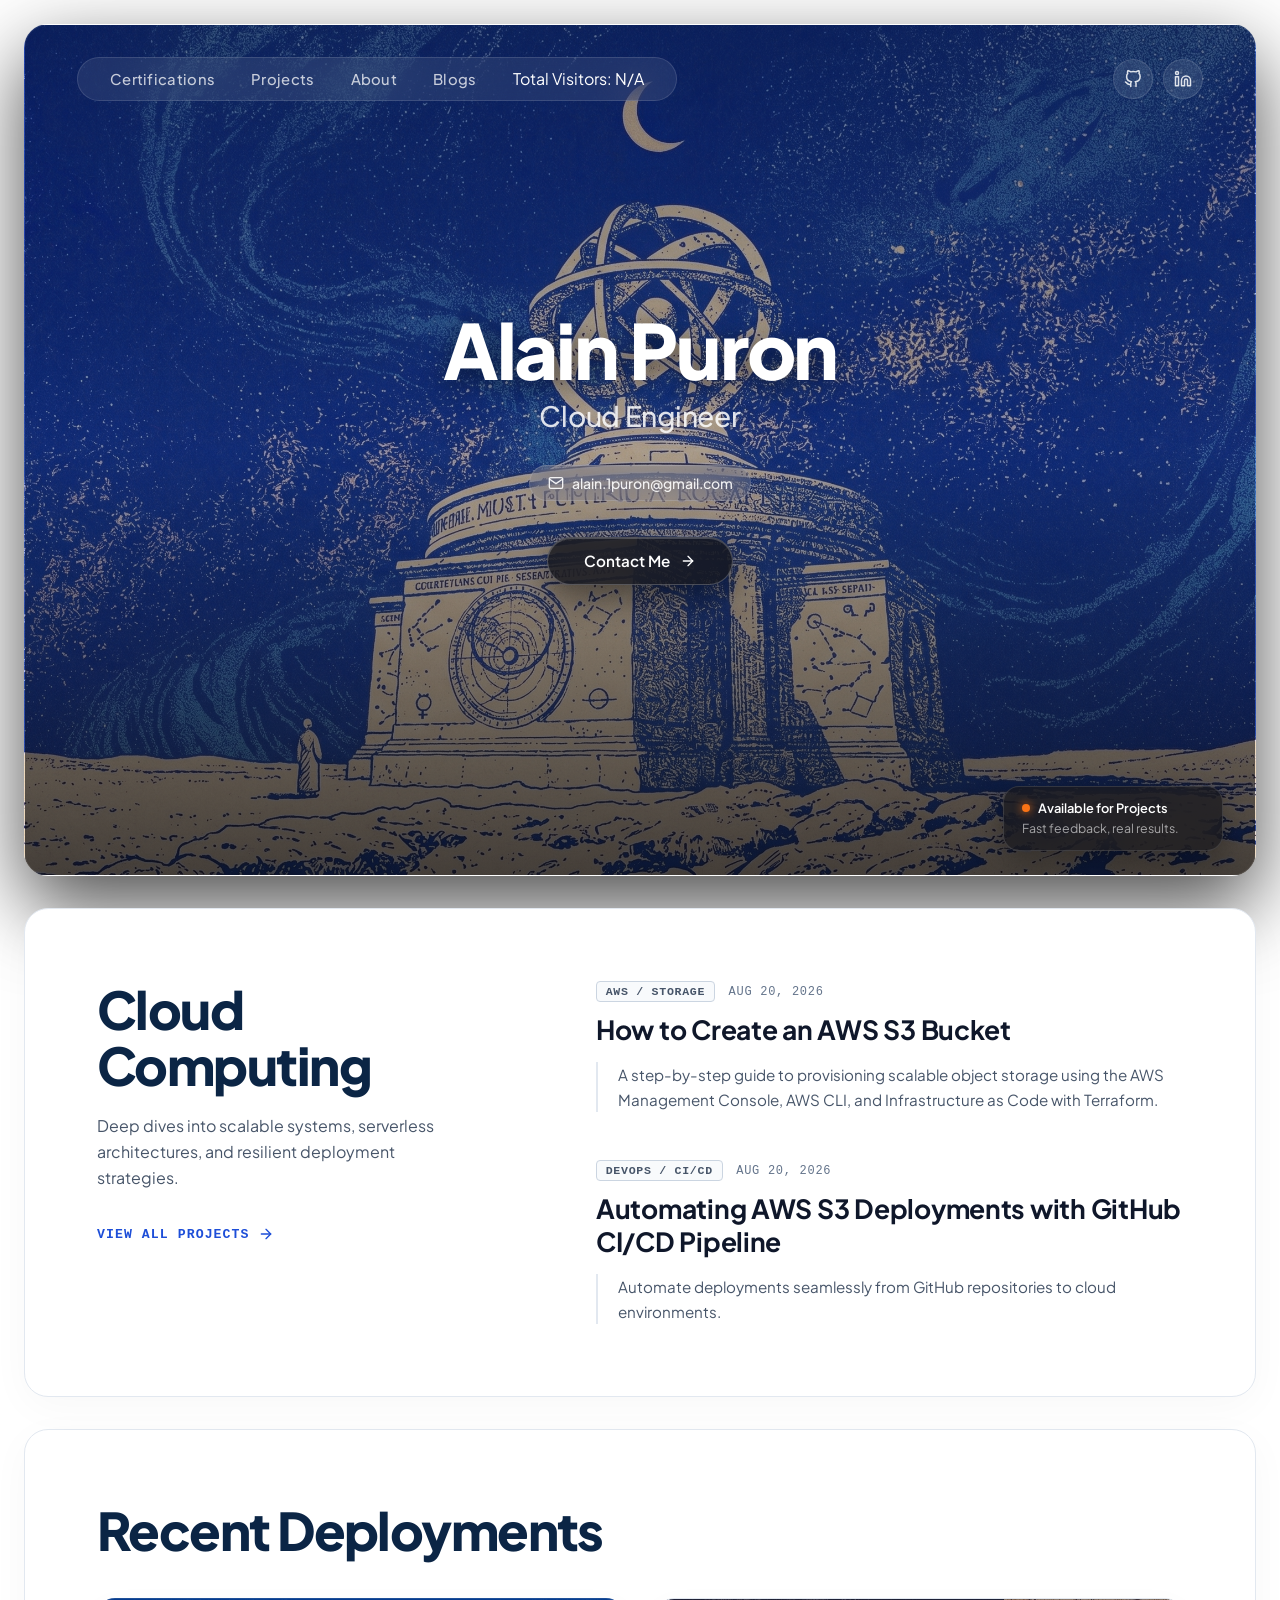
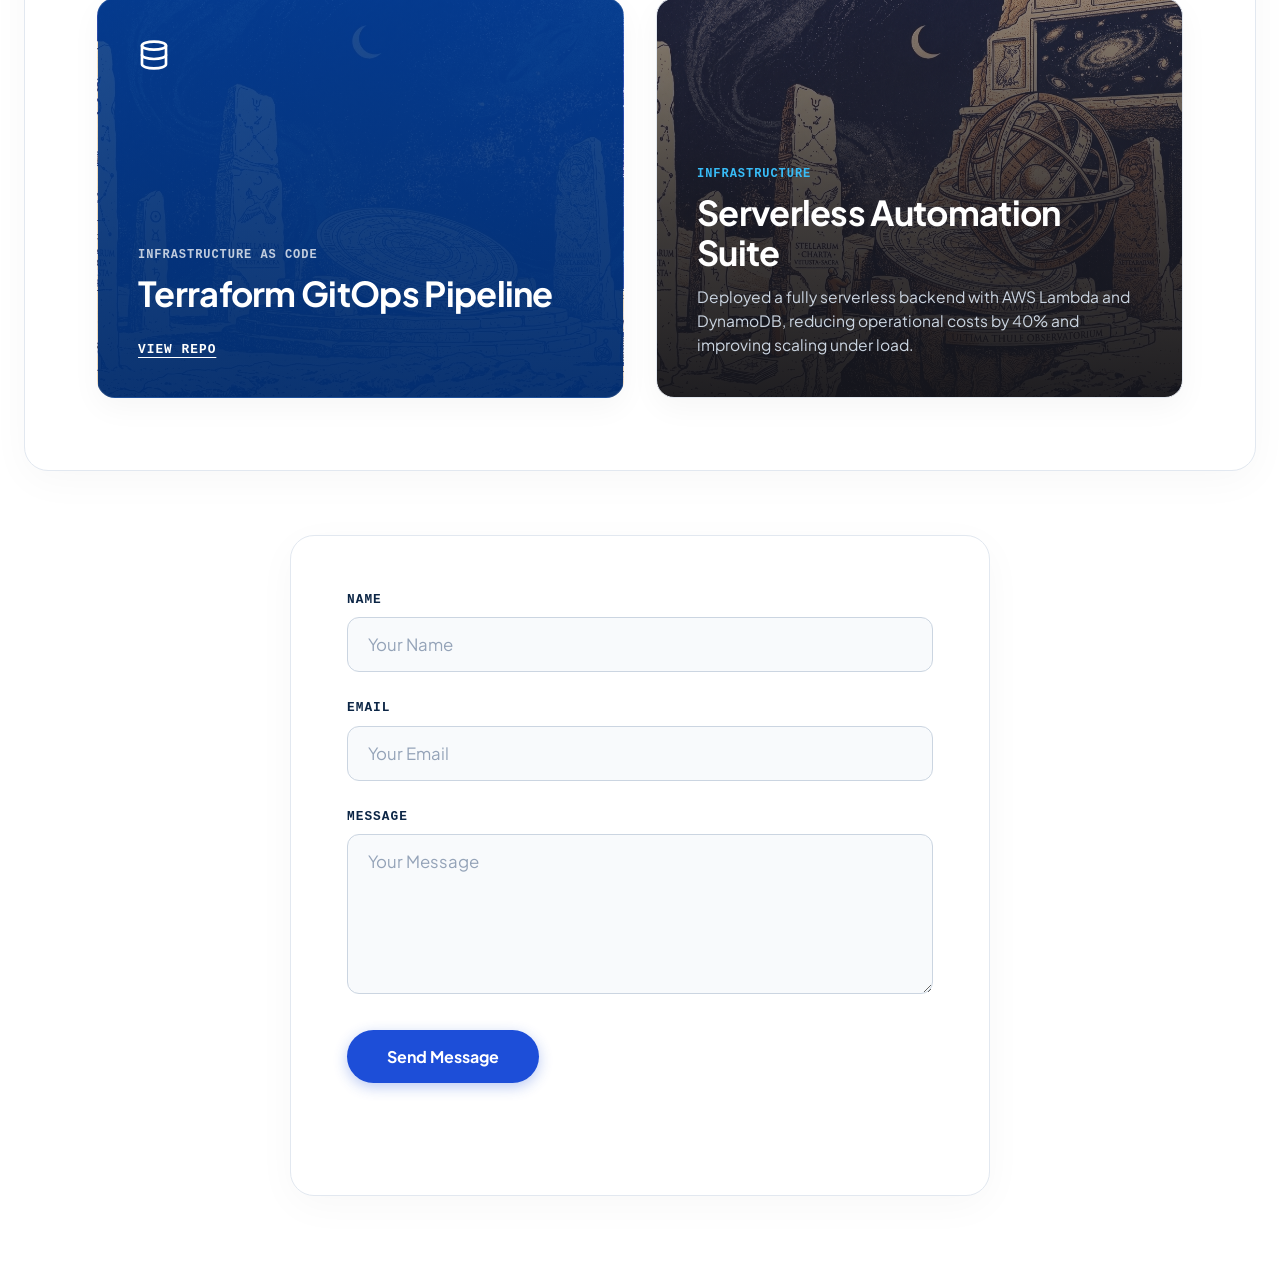
==== commit 2c8b62d2: "Made major changes to the style" ====
--- a/index.html
+++ b/index.html
@@ -20,17 +20,17 @@
             <header class="top-nav">
                 <div class="nav-pill">
                     <a href="#item1" class="nav-link">Certifications</a>
-                    <a href="#item2" class="nav-link">Projects</a>
+                    <a href="projects.html" class="nav-link">Projects</a>
                     <a href="#item3" class="nav-link">About</a>
                     <a href="#item4" class="nav-link">Blogs</a>
                     <a>Total Visitors: <span id="visitor-count">Loading</span></a>
                 </div>
 
                 <div class="nav-actions">
-                    <a href="https://github.com" target="_blank" rel="noopener noreferrer" class="action-btn" title="GitHub">
+                    <a href="https://github.com/alainpuron" target="_blank" rel="noopener noreferrer" class="action-btn" title="GitHub">
                         <svg xmlns="http://www.w3.org/2000/svg" width="18" height="18" viewBox="0 0 24 24" fill="none" stroke="currentColor" stroke-width="2" stroke-linecap="round" stroke-linejoin="round"><path d="M9 19c-5 1.5-5-2.5-7-3m14 6v-3.87a3.37 3.37 0 0 0-.94-2.61c3.14-.35 6.44-1.54 6.44-7A5.44 5.44 0 0 0 20 4.77 5.07 5.07 0 0 0 19.91 1S18.73.65 16 2.48a13.38 13.38 0 0 0-7 0C6.27.65 5.09 1 5.09 1A5.07 5.07 0 0 0 5 4.77a5.44 5.44 0 0 0-1.5 3.78c0 5.42 3.3 6.61 6.44 7A3.37 3.37 0 0 0 9 18.13V22"/></svg>
                     </a>
-                    <a href="https://linkedin.com" target="_blank" rel="noopener noreferrer" class="action-btn" title="LinkedIn">
+                    <a href="https://linkedin.com/in/alainpuron" target="_blank" rel="noopener noreferrer" class="action-btn" title="LinkedIn">
                         <svg xmlns="http://www.w3.org/2000/svg" width="18" height="18" viewBox="0 0 24 24" fill="none" stroke="currentColor" stroke-width="2" stroke-linecap="round" stroke-linejoin="round"><path d="M16 8a6 6 0 0 1 6 6v7h-4v-7a2 2 0 0 0-2-2 2 2 0 0 0-2 2v7h-4v-7a6 6 0 0 1 6-6z"/><rect x="2" y="9" width="4" height="12"/><circle cx="4" cy="4" r="2"/></svg>
                     </a>
                 </div>
@@ -43,13 +43,9 @@
 
                 <!-- Contact Pills Container -->
                 <div class="hero-contact-bar">
-                    <a href="mailto:email@example.com" class="contact-pill">
+                    <a href="mailto:alain.1puron@gmail.com" class="contact-pill">
                         <svg xmlns="http://www.w3.org/2000/svg" width="16" height="16" viewBox="0 0 24 24" fill="none" stroke="currentColor" stroke-width="2" stroke-linecap="round" stroke-linejoin="round"><path d="M4 4h16c1.1 0 2 .9 2 2v12c0 1.1-.9 2-2 2H4c-1.1 0-2-.9-2-2V6c0-1.1.9-2 2-2z"/><polyline points="22,6 12,13 2,6"/></svg>
-                        <span>email@example.com</span>
-                    </a>
-                    <a href="tel:+15550000000" class="contact-pill">
-                        <svg xmlns="http://www.w3.org/2000/svg" width="16" height="16" viewBox="0 0 24 24" fill="none" stroke="currentColor" stroke-width="2" stroke-linecap="round" stroke-linejoin="round"><path d="M22 16.92v3a2 2 0 0 1-2.18 2 19.79 19.79 0 0 1-8.63-3.07 19.5 19.5 0 0 1-6-6 19.79 19.79 0 0 1-3.07-8.67A2 2 0 0 1 4.11 2h3a2 2 0 0 1 2 1.72 12.84 12.84 0 0 0 .7 2.81 2 2 0 0 1-.45 2.11L8.09 9.91a16 16 0 0 0 6 6l1.27-1.27a2 2 0 0 1 2.11-.45 12.84 12.84 0 0 0 2.81.7A2 2 0 0 1 22 16.92z"/></svg>
-                        <span>+1 (555) 000-0000</span>
+                        <span>alain.1puron@gmail.com</span>
                     </a>
                 </div>
 
@@ -80,7 +76,7 @@
                     <p class="blog-description">
                         Deep dives into scalable systems, serverless architectures, and resilient deployment strategies.
                     </p>
-                    <a href="#more-projects" class="more-projects-btn">
+                    <a href="projects.html" class="more-projects-btn">
                         <span>VIEW ALL PROJECTS</span>
                         <svg xmlns="http://www.w3.org/2000/svg" width="16" height="16" viewBox="0 0 24 24" fill="none" stroke="currentColor" stroke-width="2" stroke-linecap="round" stroke-linejoin="round"><line x1="5" y1="12" x2="19" y2="12"/><polyline points="12 5 19 12 12 19"/></svg>
                     </a>
@@ -127,16 +123,7 @@
                 </div>
 
                 <div class="deployments-grid">
-                    <!-- Left Card: Case Study -->
-                    <article class="deployment-card card-large">
-                        <div class="deployment-card-body">
-                            <span class="deployment-tag tag-blue">CASE STUDY</span>
-                            <h3 class="deployment-card-title">Global Edge Delivery Network</h3>
-                            <p class="deployment-card-desc">
-                                Reducing latency across 45 nodes using a custom anycast routing solution built on bare metal.
-                            </p>
-                        </div>
-                    </article>
+
 
                     <!-- Right Card: Open Source -->
                     <article class="deployment-card card-cobalt">
@@ -144,9 +131,20 @@
                             <svg xmlns="http://www.w3.org/2000/svg" width="32" height="32" viewBox="0 0 24 24" fill="none" stroke="currentColor" stroke-width="2" stroke-linecap="round" stroke-linejoin="round"><ellipse cx="12" cy="5" rx="9" ry="3"/><path d="M21 12c0 1.66-4 3-9 3s-9-1.34-9-3"/><path d="M3 5v14c0 1.66 4 3 9 3s9-1.34 9-3V5"/></svg>
                         </div>
                         <div class="deployment-card-body">
-                            <span class="deployment-tag tag-white">OPEN SOURCE</span>
-                            <h3 class="deployment-card-title title-white">LakeHouse Alpha</h3>
+                            <span class="deployment-tag tag-white">INFRASTRUCTURE AS CODE</span>
+                            <h3 class="deployment-card-title title-white">Terraform GitOps Pipeline</h3>
                             <a href="#repo" class="deployment-link">VIEW REPO</a>
+                        </div>
+                    </article>
+
+                    <!-- Third Card: Serverless Automation -->
+                    <article class="deployment-card card-large" style="background-image: linear-gradient(180deg, rgba(20, 20, 25, 0.45) 0%, rgba(20, 20, 25, 0.8) 55%, rgba(20, 20, 25, 0.95) 100%), url('images/planetary_stones.jpg'); color: white;">
+                        <div class="deployment-card-body">
+                            <span class="deployment-tag tag-blue" style="color: #38bdf8;">INFRASTRUCTURE</span>
+                            <h3 class="deployment-card-title title-white">Serverless Automation Suite</h3>
+                            <p class="deployment-card-desc" style="color: #cbd5e1;">
+                                Deployed a fully serverless backend with AWS Lambda and DynamoDB, reducing operational costs by 40% and improving scaling under load.
+                            </p>
                         </div>
                     </article>
                 </div>
@@ -154,29 +152,26 @@
         </section>
     </div>
 
-    <section>
-   <div class="contact-form-container">
-  <form id="contact-form">
-    <div class="form-field">
-      <label for="name">Name</label>
-      <input type="text" id="name" placeholder="John Doe" required />
-    </div>
-
-    <div class="form-field">
-      <label for="email">Email</label>
-      <input type="email" id="email" placeholder="john@example.com" required />
-    </div>
-
-    <div class="form-field">
-      <label for="message">Message</label>
-      <textarea id="message" placeholder="Write your message here..." required></textarea>
-    </div>
-
-    <button type="submit" id="submit-btn">Send Message</button>
-    <p id="form-status"></p>
-  </form>
-</div>
+    <!-- Contact Section -->
+    <section id="contact" style="display: flex; justify-content: center; width: 100%;">
+        <div class="contact-form-container" style="width: 100%;">
+            <form id="contact-form">
+                <div class="form-field">
+                    <label for="name">Name</label>
+                    <input type="text" id="name" placeholder="Your Name" required />
+                </div>
+                <div class="form-field">
+                    <label for="email">Email</label>
+                    <input type="email" id="email" placeholder="Your Email" required />
+                </div>
+                <div class="form-field">
+                    <label for="message">Message</label>
+                    <textarea id="message" placeholder="Your Message" required></textarea>
+                </div>
+                <button type="submit" id="submit-btn">Send Message</button>
+                <p id="form-status"></p>
+            </form>
+        </div>
     </section>
 </body>
-
 </html>
--- a/css/styles.css
+++ b/css/styles.css
@@ -26,7 +26,7 @@
     overflow: hidden;
 
     /* Dark landscape background with subtle dark gradient overlay */
-    background-image: linear-gradient(180deg, rgba(12, 12, 15, 0.45) 0%, rgba(12, 12, 15, 0.3) 50%, rgba(12, 12, 15, 0.75) 100%), url('../images/hero_dark_landscape.png');
+    background-image: linear-gradient(180deg, rgba(12, 12, 15, 0.45) 0%, rgba(12, 12, 15, 0.3) 50%, rgba(12, 12, 15, 0.75) 100%), url('../images/planetary.jpg');
     background-position: center center;
     background-size: cover;
     background-repeat: no-repeat;
@@ -297,7 +297,24 @@
         border-radius: 16px;
     }
     .top-nav, .hero-footer {
-        padding: 16px 20px;
+        padding: 16px 12px;
+    }
+    .top-nav {
+        flex-direction: column;
+        gap: 1rem;
+    }
+    .nav-pill {
+        flex-wrap: wrap;
+        justify-content: center;
+        gap: 0.75rem;
+        padding: 0.75rem 1rem;
+        border-radius: 20px;
+    }
+    .nav-link {
+        font-size: 0.85rem;
+    }
+    .nav-actions {
+        justify-content: center;
     }
     .hero-title {
         font-size: 3.25rem;
@@ -496,7 +513,7 @@
 
 .deployments-grid {
     display: grid;
-    grid-template-columns: 2.1fr 1fr;
+    grid-template-columns: 1fr 1fr;
     gap: 2rem;
 }
 
@@ -519,7 +536,7 @@
 
 /* Left Card: Case Study */
 .card-large {
-    background-image: linear-gradient(180deg, rgba(250, 250, 250, 0.45) 0%, rgba(245, 245, 245, 0.8) 55%, rgba(240, 240, 240, 0.95) 100%), url('../images/deploy_placeholder_1.jpg');
+    background-image: linear-gradient(180deg, rgba(250, 250, 250, 0.45) 0%, rgba(245, 245, 245, 0.8) 55%, rgba(240, 240, 240, 0.95) 100%), url('../images/arch.jpg');
     background-position: center center;
     background-size: cover;
     background-repeat: no-repeat;
@@ -529,7 +546,7 @@
 
 /* Right Card: Cobalt Open Source */
 .card-cobalt {
-    background-image: linear-gradient(180deg, rgba(3, 59, 140, 0.88) 0%, rgba(2, 45, 110, 0.96) 100%), url('../images/deploy_placeholder_2.jpg');
+    background-image: linear-gradient(180deg, rgba(3, 59, 140, 0.88) 0%, rgba(2, 45, 110, 0.96) 100%), url('../images/stones.jpg');
     background-position: center center;
     background-size: cover;
     background-repeat: no-repeat;
@@ -607,88 +624,97 @@
 }
 /* Contact Form Layout */
 .contact-form-container {
-  max-width: 600px;
-  margin: 2rem 0;
-  padding: 2rem;
-  background-color: #0f172a;
-  border: 1px solid #1e293b;
-  border-radius: 12px;
+  max-width: 700px;
+  margin: 4rem auto;
+  padding: 3.5rem;
+  background-color: #ffffff;
+  border: 1px solid #e2e8f0;
+  border-radius: 24px;
+  box-shadow: 0 10px 40px rgba(0, 0, 0, 0.03);
+  transition: box-shadow 0.3s ease;
+}
+
+.contact-form-container:hover {
+  box-shadow: 0 15px 50px rgba(0, 0, 0, 0.06);
 }
 
 #contact-form {
   display: flex;
   flex-direction: column;
-  gap: 1.25rem;
+  gap: 1.75rem;
 }
 
 .form-field {
   display: flex;
   flex-direction: column;
-  gap: 0.5rem;
+  gap: 0.65rem;
 }
 
 .form-field label {
-  font-family: 'Plus Jakarta Sans', sans-serif;
-  font-size: 0.85rem;
-  font-weight: 600;
-  color: #94a3b8;
+  font-family: 'JetBrains Mono', monospace;
+  font-size: 0.8rem;
+  font-weight: 700;
+  color: #0b2545;
   text-transform: uppercase;
-  letter-spacing: 0.05em;
+  letter-spacing: 0.08em;
 }
 
 #contact-form input,
 #contact-form textarea {
   width: 100%;
-  padding: 0.875rem 1rem;
+  padding: 1rem 1.25rem;
   font-family: 'Plus Jakarta Sans', sans-serif;
-  font-size: 0.95rem;
-  color: #f8fafc;
-  background-color: #1e293b;
-  border: 1px solid #334155;
-  border-radius: 8px;
+  font-size: 1.05rem;
+  color: #0f172a;
+  background-color: #f8fafc;
+  border: 1px solid #cbd5e1;
+  border-radius: 12px;
   outline: none;
-  transition: all 0.2s ease-in-out;
+  transition: all 0.25s ease-in-out;
   box-sizing: border-box;
 }
 
 #contact-form input::placeholder,
 #contact-form textarea::placeholder {
-  color: #64748b;
+  color: #94a3b8;
 }
 
 #contact-form input:focus,
 #contact-form textarea:focus {
-  border-color: #38bdf8;
-  box-shadow: 0 0 0 3px rgba(56, 189, 248, 0.15);
-  background-color: #0f172a;
+  border-color: #1d4ed8;
+  box-shadow: 0 0 0 4px rgba(29, 78, 216, 0.1);
+  background-color: #ffffff;
 }
 
 #contact-form textarea {
-  min-height: 130px;
+  min-height: 160px;
   resize: vertical;
 }
 
 #submit-btn {
   align-self: flex-start;
-  padding: 0.875rem 1.75rem;
+  padding: 1rem 2.5rem;
   font-family: 'Plus Jakarta Sans', sans-serif;
-  font-weight: 600;
-  font-size: 0.95rem;
-  color: #0f172a;
-  background-color: #38bdf8;
+  font-weight: 700;
+  font-size: 1rem;
+  color: #ffffff;
+  background-color: #1d4ed8;
   border: none;
-  border-radius: 8px;
+  border-radius: 9999px;
   cursor: pointer;
-  transition: all 0.2s ease-in-out;
+  box-shadow: 0 4px 14px rgba(29, 78, 216, 0.3);
+  transition: all 0.3s cubic-bezier(0.4, 0, 0.2, 1);
+  margin-top: 0.5rem;
 }
 
 #submit-btn:hover {
-  background-color: #7dd3fc;
-  transform: translateY(-1px);
+  background-color: #1e3a8a;
+  transform: translateY(-2px);
+  box-shadow: 0 6px 20px rgba(29, 78, 216, 0.4);
 }
 
 #submit-btn:disabled {
-  opacity: 0.5;
+  opacity: 0.6;
   cursor: not-allowed;
   transform: none;
 }
@@ -709,7 +735,7 @@
 }
 
 
-/* Responsive adjustments for Deployments */
+/* Responsive adjustments for Deployments and Contact */
 @media (max-width: 992px) {
     .deployments-container {
         padding: 3rem 2rem;
@@ -724,4 +750,26 @@
     .deployment-card {
         min-height: 350px;
     }
+    
+    .contact-form-container {
+        padding: 2.5rem 2rem;
+        margin: 2rem 1rem;
+    }
+}
+
+@media (max-width: 768px) {
+    .contact-form-container {
+        padding: 2rem 1.5rem;
+    }
+    
+    #contact-form input,
+    #contact-form textarea {
+        padding: 0.85rem 1rem;
+        font-size: 1rem;
+    }
+    
+    #submit-btn {
+        width: 100%;
+        text-align: center;
+    }
 }
